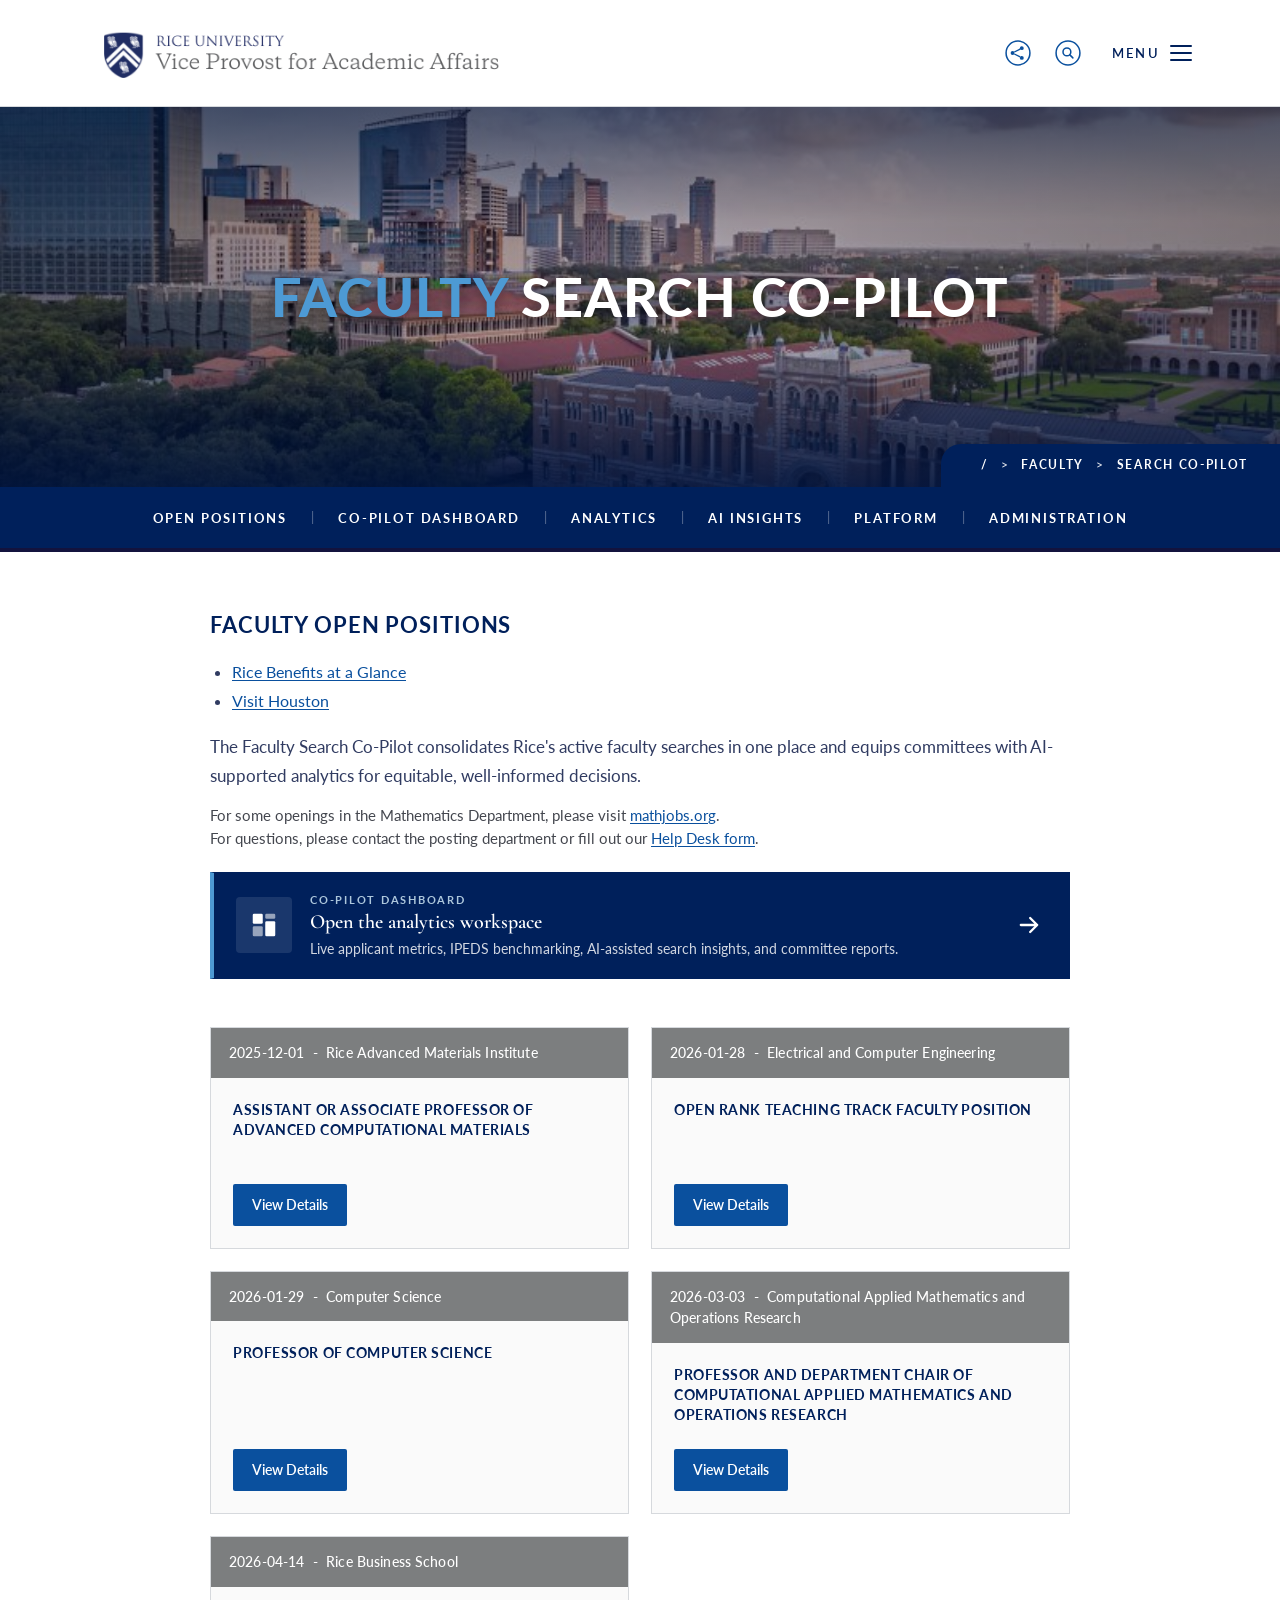
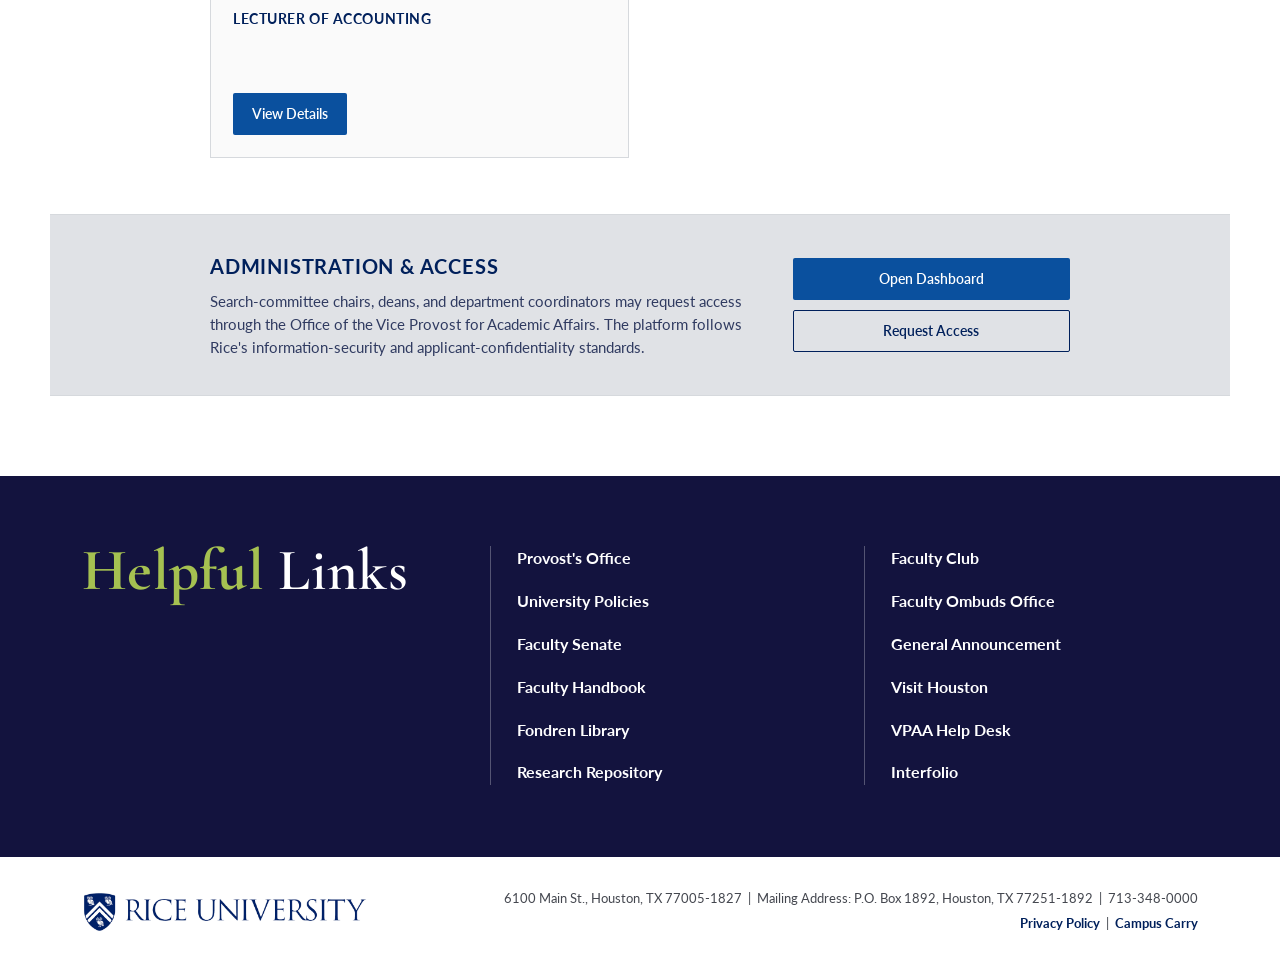
==== index.html @ 3930cdb6 "Initial commit: Rice Faculty Search Co-Pilot frontend Static frontend foundation modeled on the Rice" ====
<!DOCTYPE html>
<html lang="en">
<head>
  <meta charset="UTF-8" />
  <meta name="viewport" content="width=device-width, initial-scale=1.0" />
  <title>Faculty Search Co-Pilot | Rice University Vice Provost for Academic Affairs</title>
  <meta name="description" content="An AI-powered analytics platform supporting equitable faculty hiring and search committee decision-making at Rice University." />
  <link rel="preconnect" href="https://fonts.googleapis.com" />
  <link rel="preconnect" href="https://fonts.gstatic.com" crossorigin />
  <link href="https://fonts.googleapis.com/css2?family=Cormorant+Garamond:wght@400;500;600;700&family=Lato:wght@300;400;700;900&display=swap" rel="stylesheet" />
  <link rel="stylesheet" href="styles.css?v=14" />
</head>
<body>

  <!-- ============= HEADER ============= -->
  <header class="site-header" role="banner">
    <div class="site-header__inner">
      <a href="index.html" class="brand" aria-label="Rice University — Vice Provost for Academic Affairs home">
        <img class="brand__lockup" src="assets/rice-lockup.png?v=4" alt="Rice University — Vice Provost for Academic Affairs" />
      </a>

      <div class="site-header__actions">
        <button class="icon-btn" type="button" aria-label="Share this page">
          <svg viewBox="0 0 24 24" aria-hidden="true">
            <circle cx="12" cy="12" r="11" fill="none" stroke="currentColor" stroke-width="1.4" />
            <circle cx="7" cy="12" r="1.8" fill="currentColor" />
            <circle cx="15.5" cy="7.5" r="1.8" fill="currentColor" />
            <circle cx="15.5" cy="16.5" r="1.8" fill="currentColor" />
            <line x1="8.6" y1="11.1" x2="14" y2="8.4" stroke="currentColor" stroke-width="1.2" />
            <line x1="8.6" y1="12.9" x2="14" y2="15.6" stroke="currentColor" stroke-width="1.2" />
          </svg>
        </button>
        <button class="icon-btn" type="button" aria-label="Search">
          <svg viewBox="0 0 24 24" aria-hidden="true">
            <circle cx="12" cy="12" r="11" fill="none" stroke="currentColor" stroke-width="1.4" />
            <circle cx="11" cy="11" r="3.6" fill="none" stroke="currentColor" stroke-width="1.4" />
            <line x1="13.7" y1="13.7" x2="16.5" y2="16.5" stroke="currentColor" stroke-width="1.4" stroke-linecap="round" />
          </svg>
        </button>
        <button class="menu-btn" type="button" aria-label="Open menu" aria-expanded="false" aria-controls="primary-menu">
          <span class="menu-btn__label">MENU</span>
          <span class="menu-btn__icon" aria-hidden="true">
            <span></span><span></span><span></span>
          </span>
        </button>
      </div>
    </div>

    <nav id="primary-menu" class="primary-menu" hidden aria-label="Primary">
      <ul>
        <li><a href="index.html">Open Positions</a></li>
        <li><a href="dashboard.html">Co-Pilot Dashboard</a></li>
        <li><a href="dashboard.html#analytics">Analytics</a></li>
        <li><a href="dashboard.html#ai-insights">AI Insights</a></li>
        <li><a href="dashboard.html#architecture">Platform</a></li>
        <li><a href="#admin">Administration</a></li>
      </ul>
    </nav>
  </header>

  <!-- ============= HERO ============= -->
  <section class="hero" aria-labelledby="hero-title">
    <img class="hero__image" src="assets/rice-campus.png" alt="" aria-hidden="true" />
    <div class="hero__overlay" aria-hidden="true"></div>

    <div class="hero__content">
      <h1 id="hero-title" class="hero__title">
        <span class="hero__title--accent">FACULTY</span><span class="hero__title--plain"> SEARCH CO-PILOT</span>
      </h1>
    </div>

    <div class="hero__breadcrumb" aria-label="Breadcrumb">
      <span>/</span>
      <span class="hero__breadcrumb-sep">&gt;</span>
      <span>FACULTY</span>
      <span class="hero__breadcrumb-sep">&gt;</span>
      <span>SEARCH CO-PILOT</span>
    </div>
  </section>

  <!-- ============= SECONDARY NAV ============= -->
  <nav class="secondary-nav" aria-label="Section">
    <ul class="secondary-nav__list">
      <li><a href="index.html" class="is-active">Open Positions</a></li>
      <li aria-hidden="true" class="secondary-nav__sep">|</li>
      <li><a href="dashboard.html">Co-Pilot Dashboard</a></li>
      <li aria-hidden="true" class="secondary-nav__sep">|</li>
      <li><a href="dashboard.html#analytics">Analytics</a></li>
      <li aria-hidden="true" class="secondary-nav__sep">|</li>
      <li><a href="dashboard.html#ai-insights">AI Insights</a></li>
      <li aria-hidden="true" class="secondary-nav__sep">|</li>
      <li><a href="dashboard.html#architecture">Platform</a></li>
      <li aria-hidden="true" class="secondary-nav__sep">|</li>
      <li><a href="#admin">Administration</a></li>
    </ul>
  </nav>

  <!-- ============= MAIN ============= -->
  <main class="page">

    <!-- Intro -->
    <section class="intro" aria-labelledby="intro-title">
      <h2 id="intro-title" class="intro__title">Faculty Open Positions</h2>
      <ul class="intro__links">
        <li><a href="#">Rice Benefits at a Glance</a></li>
        <li><a href="#">Visit Houston</a></li>
      </ul>
      <p class="intro__lede">
        The Faculty Search Co-Pilot consolidates Rice's active faculty searches in
        one place and equips committees with AI-supported analytics for equitable,
        well-informed decisions.
      </p>
      <p class="intro__meta">
        For some openings in the Mathematics Department, please visit <a href="https://www.mathjobs.org" target="_blank" rel="noopener">mathjobs.org</a>.<br />
        For questions, please contact the posting department or fill out our <a href="#">Help Desk form</a>.
      </p>

      <!-- Dashboard CTA banner -->
      <a href="dashboard.html" class="dashboard-cta" aria-label="Open the Faculty Search Co-Pilot Dashboard">
        <div class="dashboard-cta__icon" aria-hidden="true">
          <svg viewBox="0 0 24 24">
            <rect x="3"  y="3"  width="8" height="8"  fill="currentColor" rx="1" />
            <rect x="13" y="3"  width="8" height="4"  fill="currentColor" rx="1" opacity="0.55" />
            <rect x="13" y="9"  width="8" height="12" fill="currentColor" rx="1" />
            <rect x="3"  y="13" width="8" height="8"  fill="currentColor" rx="1" opacity="0.55" />
          </svg>
        </div>
        <div class="dashboard-cta__body">
          <div class="dashboard-cta__eyebrow">CO-PILOT DASHBOARD</div>
          <div class="dashboard-cta__title">Open the analytics workspace</div>
          <div class="dashboard-cta__text">Live applicant metrics, IPEDS benchmarking, AI-assisted search insights, and committee reports.</div>
        </div>
        <div class="dashboard-cta__arrow" aria-hidden="true">
          <svg viewBox="0 0 24 24">
            <path d="M5 12 H19 M13 6 L19 12 L13 18" fill="none" stroke="currentColor" stroke-width="2" stroke-linecap="round" stroke-linejoin="round" />
          </svg>
        </div>
      </a>
    </section>

    <!-- Open Positions Cards -->
    <section class="positions" id="open-searches" aria-label="Open faculty positions">
      <div class="positions__grid">

        <article class="position">
          <div class="position__header">2025-12-01 &nbsp;-&nbsp; Rice Advanced Materials Institute</div>
          <div class="position__body">
            <h3 class="position__title">Assistant or Associate Professor of Advanced Computational Materials</h3>
            <a href="#" class="btn btn--primary position__btn">View Details</a>
          </div>
        </article>

        <article class="position">
          <div class="position__header">2026-01-28 &nbsp;-&nbsp; Electrical and Computer Engineering</div>
          <div class="position__body">
            <h3 class="position__title">Open Rank Teaching Track Faculty Position</h3>
            <a href="#" class="btn btn--primary position__btn">View Details</a>
          </div>
        </article>

        <article class="position">
          <div class="position__header">2026-01-29 &nbsp;-&nbsp; Computer Science</div>
          <div class="position__body">
            <h3 class="position__title">Professor of Computer Science</h3>
            <a href="#" class="btn btn--primary position__btn">View Details</a>
          </div>
        </article>

        <article class="position">
          <div class="position__header">2026-03-03 &nbsp;-&nbsp; Computational Applied Mathematics and Operations Research</div>
          <div class="position__body">
            <h3 class="position__title">Professor and Department Chair of Computational Applied Mathematics and Operations Research</h3>
            <a href="#" class="btn btn--primary position__btn">View Details</a>
          </div>
        </article>

        <article class="position">
          <div class="position__header">2026-04-14 &nbsp;-&nbsp; Rice Business School</div>
          <div class="position__body">
            <h3 class="position__title">Lecturer of Accounting</h3>
            <a href="#" class="btn btn--primary position__btn">View Details</a>
          </div>
        </article>

      </div>
    </section>

    <!-- Administration -->
    <section class="admin-strip" id="admin" aria-labelledby="admin-title">
      <div class="admin-strip__inner">
        <div>
          <h2 id="admin-title" class="admin-strip__title">Administration &amp; Access</h2>
          <p class="admin-strip__text">Search-committee chairs, deans, and department coordinators may request access through the Office of the Vice Provost for Academic Affairs. The platform follows Rice's information-security and applicant-confidentiality standards.</p>
        </div>
        <div class="admin-strip__actions">
          <a href="dashboard.html" class="btn btn--primary">Open Dashboard</a>
          <a href="#" class="btn btn--ghost">Request Access</a>
        </div>
      </div>
    </section>
  </main>

  <!-- ============= FOOTER ============= -->
  <footer class="site-footer">
    <div class="site-footer__top">
      <div class="site-footer__top-inner">
        <h2 class="footer-helpful">
          <span class="footer-helpful__accent">Helpful</span> Links
        </h2>
        <ul class="footer-links">
          <li><a href="#">Provost's Office</a></li>
          <li><a href="#">University Policies</a></li>
          <li><a href="#">Faculty Senate</a></li>
          <li><a href="#">Faculty Handbook</a></li>
          <li><a href="#">Fondren Library</a></li>
          <li><a href="#">Research Repository</a></li>
        </ul>
        <ul class="footer-links">
          <li><a href="#">Faculty Club</a></li>
          <li><a href="#">Faculty Ombuds Office</a></li>
          <li><a href="#">General Announcement</a></li>
          <li><a href="#">Visit Houston</a></li>
          <li><a href="#">VPAA Help Desk</a></li>
          <li><a href="#">Interfolio</a></li>
        </ul>
      </div>
    </div>

    <div class="site-footer__bottom">
      <div class="site-footer__bottom-inner">
        <a href="https://www.rice.edu" class="site-footer__wordmark" aria-label="Rice University">
          <img src="assets/rice-university-logo-trimmed.png?v=7" alt="Rice University" />
        </a>
        <div class="site-footer__address">
          <div class="site-footer__address-line">
            6100 Main St., Houston, TX 77005-1827 &nbsp;|&nbsp; Mailing Address: P.O. Box 1892, Houston, TX 77251-1892 &nbsp;|&nbsp; 713-348-0000
          </div>
          <div class="site-footer__address-links">
            <a href="#">Privacy Policy</a> &nbsp;|&nbsp; <a href="#">Campus Carry</a>
          </div>
        </div>
      </div>
    </div>
  </footer>

  <script src="script.js?v=9"></script>
</body>
</html>
---- styles.css ----
/* =========================================================
   Faculty Search Co-Pilot — Rice University VPAA
   Visual reference: Rice Faculty Open Positions page
   ========================================================= */

:root {
  /* Rice University approved brand palette (brand.rice.edu/colors) */
  --rice-blue:       #00205B; /* Primary — Pantone 280 */
  --rice-gray:       #7C7E7F; /* Primary — Pantone 425 */
  --rich-blue:       #0A509E; /* Secondary */
  --medium-blue:     #4D9AD4; /* Secondary */
  --light-blue-gray: #ADC7DC; /* Secondary */
  --light-gray:      #E0E2E6; /* Secondary */
  --midnight-blue:   #13133E; /* Secondary */
  --dark-blue-gray:  #303B61; /* Secondary */
  --dark-gray:       #44474F; /* Secondary */

  /* Semantic tokens */
  --navy:        var(--rice-blue);
  --navy-deep:   var(--midnight-blue);
  --blue:        var(--rich-blue);
  --blue-hover:  #083E7C;
  --accent-blue: var(--medium-blue);
  --border:      #D6D9DD;
  --surface:     #F6F7F9;
  --text:        var(--dark-blue-gray);
  --muted:       var(--dark-gray);
  --header-strip:var(--rice-gray);

  --max-width:   1180px;
  --content-w:   860px;
  /* Brand-aligned fallbacks (Cormorant Garamond ≈ Copernicus; Lato ≈ Mallory) */
  --serif:       "Cormorant Garamond", "Adobe Caslon Pro", "Times New Roman", Georgia, serif;
  --sans:        "Lato", -apple-system, BlinkMacSystemFont, "Segoe UI", Helvetica, Arial, sans-serif;
}

/* ---------- Base ---------- */
*, *::before, *::after { box-sizing: border-box; }
html { -webkit-text-size-adjust: 100%; scroll-behavior: smooth; }
body {
  margin: 0;
  font-family: var(--sans);
  color: var(--text);
  background: #ffffff;
  font-size: 16px;
  line-height: 1.55;
  -webkit-font-smoothing: antialiased;
  -moz-osx-font-smoothing: grayscale;
}
a { color: var(--blue); text-decoration: underline; text-underline-offset: 2px; }
a:hover { color: var(--blue-hover); }
img, svg { max-width: 100%; display: block; }
button { font-family: inherit; cursor: pointer; }
.visually-hidden {
  position: absolute !important;
  width: 1px; height: 1px;
  margin: -1px; padding: 0; overflow: hidden;
  clip: rect(0 0 0 0); white-space: nowrap; border: 0;
}

/* ---------- Header ---------- */
.site-header {
  position: sticky;
  top: 0;
  z-index: 50;
  background: #ffffff;
  border-bottom: 1px solid var(--border);
}
.site-header__inner {
  max-width: var(--max-width);
  margin: 0 auto;
  padding: 14px 32px;
  display: flex;
  align-items: center;
  justify-content: space-between;
  gap: 24px;
}
.brand {
  display: inline-flex;
  align-items: center;
  text-decoration: none;
}
.brand__lockup {
  height: 78px;
  width: auto;
  display: block;
  flex-shrink: 0;
}

.site-header__actions {
  display: flex;
  align-items: center;
  gap: 14px;
  color: var(--blue);
}
.icon-btn {
  background: transparent;
  border: 0;
  padding: 4px;
  color: var(--blue);
  width: 36px; height: 36px;
  display: inline-flex; align-items: center; justify-content: center;
  border-radius: 50%;
  transition: background 0.15s;
}
.icon-btn:hover { background: rgba(0,81,168,0.08); }
.icon-btn svg { width: 26px; height: 26px; }

.menu-btn {
  display: inline-flex;
  align-items: center;
  gap: 10px;
  background: transparent;
  border: 0;
  color: var(--navy);
  padding: 4px 6px 4px 12px;
  font-family: var(--sans);
  font-weight: 600;
  font-size: 13px;
  letter-spacing: 0.18em;
}
.menu-btn:hover { color: var(--blue); }
.menu-btn__icon {
  display: inline-flex;
  flex-direction: column;
  justify-content: space-between;
  width: 22px; height: 16px;
}
.menu-btn__icon span {
  display: block;
  height: 2px;
  background: var(--navy);
  border-radius: 1px;
}
.menu-btn:hover .menu-btn__icon span { background: var(--blue); }

.primary-menu {
  border-top: 1px solid var(--border);
  background: var(--light-gray);
  padding: 16px 32px;
}
.primary-menu ul {
  max-width: var(--max-width);
  margin: 0 auto;
  list-style: none;
  padding: 0;
  display: flex;
  flex-wrap: wrap;
  gap: 8px 28px;
}
.primary-menu a {
  text-decoration: none;
  color: var(--navy);
  font-weight: 600;
  font-size: 14px;
  letter-spacing: 0.06em;
  text-transform: uppercase;
}
.primary-menu a:hover { color: var(--blue); }

/* ---------- Hero ---------- */
.hero {
  position: relative;
  width: 100%;
  height: 380px;
  overflow: hidden;
  background: #001541;
}
.hero--short { height: 260px; }
.hero__image {
  position: absolute;
  inset: 0;
  width: 100%;
  height: 100%;
  object-fit: cover;
  object-position: center 55%;
}
.hero__overlay {
  position: absolute;
  inset: 0;
  /* Layered overlay: navy wash from top + bottom for institutional feel,
     soft vignette, and a subtle warm light bloom in the center so the
     campus photo blends with the navy nav bar below. */
  background:
    linear-gradient(180deg, rgba(0,21,65,0.55) 0%, rgba(0,21,65,0.20) 30%, rgba(0,21,65,0.20) 60%, rgba(0,21,65,0.85) 100%),
    radial-gradient(ellipse at center 55%, rgba(0,0,0,0) 0%, rgba(0,0,0,0.35) 80%);
}
.hero__content {
  position: relative;
  z-index: 2;
  height: 100%;
  max-width: var(--max-width);
  margin: 0 auto;
  padding: 0 32px;
  display: flex;
  align-items: center;
  justify-content: center;
}
.hero__title {
  margin: 0;
  font-family: var(--sans);
  font-weight: 900;
  letter-spacing: 0.015em;
  font-size: clamp(28px, 4.4vw, 54px);
  color: #ffffff;
  text-shadow: 0 2px 16px rgba(0,0,0,0.45);
  text-align: center;
}
.hero__title--accent { color: #4D9AD4; }
.hero__title--plain  { color: #ffffff; }

.hero__breadcrumb {
  position: absolute;
  right: 0;
  bottom: 0;
  z-index: 2;
  background: var(--navy);
  color: #ffffff;
  font-size: 12px;
  font-weight: 700;
  letter-spacing: 0.14em;
  padding: 12px 32px 12px 40px;
  display: flex;
  align-items: center;
  gap: 12px;
  border-top-left-radius: 20px;
}
.hero__breadcrumb-sep { color: #ffffff; font-weight: 600; opacity: 0.85; }

/* ---------- Secondary nav ---------- */
.secondary-nav {
  background: var(--navy);
  border-bottom: 4px solid var(--navy-deep);
}
.secondary-nav__list {
  max-width: var(--max-width);
  margin: 0 auto;
  padding: 18px 32px;
  list-style: none;
  display: flex;
  flex-wrap: wrap;
  justify-content: center;
  align-items: center;
  gap: 0 10px;
}
.secondary-nav a {
  color: #ffffff;
  text-decoration: none;
  font-weight: 700;
  font-size: 13px;
  letter-spacing: 0.14em;
  text-transform: uppercase;
  padding: 6px 14px;
  transition: color 0.15s;
}
.secondary-nav a:hover,
.secondary-nav a:focus-visible {
  color: #A5C151; /* Rice Bright Green accent on hover only */
}
.secondary-nav__sep {
  color: rgba(255,255,255,0.35);
  font-size: 13px;
  user-select: none;
}

/* ---------- Page wrapper ---------- */
.page {
  max-width: var(--max-width);
  margin: 0 auto;
  padding: 56px 32px 80px;
}

/* ---------- Intro ---------- */
.intro {
  max-width: var(--content-w);
  margin: 0 auto 48px;
}
.intro__title {
  font-family: var(--sans);
  font-weight: 700;
  letter-spacing: 0.04em;
  color: var(--navy);
  text-transform: uppercase;
  font-size: 22px;
  margin: 0 0 18px;
}
.intro__links {
  margin: 0 0 20px;
  padding-left: 22px;
}
.intro__links li { margin-bottom: 4px; }
.intro__lede {
  margin: 0 0 14px;
  font-size: 17px;
  line-height: 1.65;
  color: var(--text);
}
.intro__meta {
  margin: 0;
  font-size: 15px;
  color: var(--muted);
}

/* ---------- Section header ---------- */
.section-header {
  max-width: var(--content-w);
  margin: 0 auto 28px;
}
.section-header__title {
  font-family: var(--sans);
  font-weight: 700;
  letter-spacing: 0.04em;
  color: var(--navy);
  text-transform: uppercase;
  font-size: 22px;
  margin: 0 0 8px;
}
.section-header__lede {
  margin: 0;
  font-size: 16px;
  color: var(--muted);
  max-width: 740px;
}

/* ---------- Dashboard CTA banner ---------- */
.dashboard-cta {
  display: grid;
  grid-template-columns: 56px 1fr 32px;
  align-items: center;
  gap: 18px;
  margin-top: 22px;
  padding: 18px 22px;
  background: var(--navy);
  color: #ffffff;
  text-decoration: none;
  border: 1px solid var(--navy);
  border-left: 4px solid #4D9AD4;
  transition: background 0.15s, transform 0.15s;
}
.dashboard-cta:hover {
  background: var(--navy-deep);
  color: #ffffff;
}
.dashboard-cta:hover .dashboard-cta__arrow { transform: translateX(3px); }
.dashboard-cta__icon {
  width: 56px; height: 56px;
  background: rgba(255,255,255,0.10);
  border-radius: 4px;
  display: flex; align-items: center; justify-content: center;
  color: #ffffff;
}
.dashboard-cta__icon svg { width: 30px; height: 30px; }
.dashboard-cta__eyebrow {
  font-size: 11px;
  font-weight: 700;
  letter-spacing: 0.16em;
  color: var(--light-blue-gray);
  text-transform: uppercase;
}
.dashboard-cta__title {
  font-family: var(--serif);
  font-size: 20px;
  font-weight: 600;
  margin-top: 2px;
  line-height: 1.2;
}
.dashboard-cta__text {
  font-size: 14px;
  color: rgba(255,255,255,0.82);
  margin-top: 4px;
  max-width: 640px;
}
.dashboard-cta__arrow {
  color: #ffffff;
  transition: transform 0.15s;
}
.dashboard-cta__arrow svg { width: 28px; height: 28px; }

/* ---------- Open positions ---------- */
.positions {
  max-width: var(--content-w);
  margin: 0 auto 56px;
}
.positions__grid {
  display: grid;
  grid-template-columns: 1fr 1fr;
  gap: 22px;
}
.position {
  background: #ffffff;
  border: 1px solid var(--border);
  display: flex;
  flex-direction: column;
}
.position__header {
  background: var(--header-strip);
  color: #ffffff;
  padding: 14px 18px;
  font-size: 14px;
  font-weight: 500;
  letter-spacing: 0.01em;
}
.position__body {
  padding: 22px 22px 22px;
  background: #fafafa;
  display: flex;
  flex-direction: column;
  flex: 1;
  min-height: 170px;
}
.position__title {
  margin: 0 0 22px;
  font-size: 14px;
  font-weight: 700;
  color: var(--navy);
  text-transform: uppercase;
  letter-spacing: 0.04em;
  line-height: 1.45;
  flex: 1;
}
.position__btn {
  align-self: flex-start;
  margin-top: 0;
}

/* ---------- Buttons ---------- */
.btn {
  display: inline-flex;
  align-items: center;
  gap: 8px;
  border: 1px solid transparent;
  padding: 9px 18px;
  font-size: 14px;
  font-weight: 600;
  text-decoration: none;
  border-radius: 2px;
  transition: background 0.15s, color 0.15s, border-color 0.15s;
  align-self: flex-start;
  margin-top: auto;
}
.btn--primary {
  background: var(--blue);
  color: #ffffff;
}
.btn--primary:hover {
  background: var(--blue-hover);
  color: #ffffff;
}
.btn--ghost {
  background: transparent;
  color: var(--navy);
  border-color: var(--navy);
}
.btn--ghost:hover {
  background: var(--navy);
  color: #ffffff;
}

/* ---------- Analytics ---------- */
.analytics {
  margin-bottom: 64px;
}
.kpi-grid {
  max-width: var(--content-w);
  margin: 0 auto 36px;
  display: grid;
  grid-template-columns: repeat(4, 1fr);
  gap: 16px;
}
.kpi {
  border: 1px solid var(--border);
  border-top: 3px solid var(--blue);
  background: #ffffff;
  padding: 18px 18px 20px;
}
.kpi__label {
  font-size: 12px;
  letter-spacing: 0.1em;
  text-transform: uppercase;
  color: var(--muted);
  font-weight: 600;
}
.kpi__value {
  font-family: var(--serif);
  font-weight: 600;
  font-size: 38px;
  color: var(--navy);
  line-height: 1.05;
  margin-top: 6px;
}
.kpi__unit { font-size: 22px; font-weight: 500; }
.kpi__delta {
  margin-top: 6px;
  font-size: 12px;
  color: var(--muted);
}
.kpi__delta--up { color: #1f7a3a; }

.chart-grid {
  max-width: var(--content-w);
  margin: 0 auto;
  display: grid;
  grid-template-columns: 1fr 1fr;
  gap: 22px;
}
.chart {
  margin: 0;
  border: 1px solid var(--border);
  background: #ffffff;
  padding: 16px 18px 18px;
}
.chart__caption {
  font-size: 13px;
  font-weight: 700;
  text-transform: uppercase;
  letter-spacing: 0.08em;
  color: var(--navy);
  margin: 0 0 12px;
}
.chart__svg {
  width: 100%;
  height: auto;
  max-height: 220px;
}
.chart__legend {
  display: flex;
  flex-wrap: wrap;
  gap: 8px 16px;
  list-style: none;
  padding: 0;
  margin: 10px 0 0;
  font-size: 12px;
  color: var(--muted);
}
.chart__legend li { display: inline-flex; align-items: center; gap: 6px; }
.legend-swatch {
  width: 10px; height: 10px;
  display: inline-block;
  border-radius: 2px;
}

/* ---------- Assistant ---------- */
.assistant { margin-bottom: 64px; }
.assistant__panel {
  max-width: var(--content-w);
  margin: 0 auto;
  background: #ffffff;
  border: 1px solid var(--border);
  border-top: 3px solid var(--navy);
}
.assistant__transcript {
  padding: 22px 22px 8px;
  background: #fafafa;
  border-bottom: 1px solid var(--border);
}
.assistant__msg {
  display: flex;
  gap: 12px;
  margin-bottom: 14px;
}
.assistant__msg--user { flex-direction: row-reverse; }
.assistant__avatar {
  flex-shrink: 0;
  width: 36px; height: 36px;
  background: var(--navy);
  color: #ffffff;
  border-radius: 50%;
  display: inline-flex;
  align-items: center;
  justify-content: center;
  font-size: 12px;
  font-weight: 700;
  letter-spacing: 0.04em;
}
.assistant__msg--user .assistant__avatar { background: var(--blue); }
.assistant__bubble {
  background: #ffffff;
  border: 1px solid var(--border);
  padding: 12px 14px;
  border-radius: 4px;
  max-width: 78%;
  font-size: 15px;
  color: var(--text);
}
.assistant__msg--user .assistant__bubble {
  background: var(--navy);
  color: #ffffff;
  border-color: var(--navy);
}
.assistant__bubble p { margin: 0; }

.assistant__prompts {
  padding: 14px 22px;
  display: flex;
  flex-wrap: wrap;
  gap: 8px;
  border-bottom: 1px solid var(--border);
}
.prompt-chip {
  background: #ffffff;
  border: 1px solid var(--border);
  color: var(--navy);
  padding: 7px 12px;
  font-size: 13px;
  font-weight: 500;
  border-radius: 999px;
  transition: background 0.15s, color 0.15s, border-color 0.15s;
}
.prompt-chip:hover {
  background: var(--navy);
  color: #ffffff;
  border-color: var(--navy);
}

.assistant__input {
  display: flex;
  gap: 10px;
  padding: 16px 22px;
}
.assistant__input input {
  flex: 1;
  border: 1px solid var(--border);
  background: #ffffff;
  padding: 11px 14px;
  font-size: 15px;
  font-family: inherit;
  color: var(--text);
  border-radius: 2px;
}
.assistant__input input:focus {
  outline: 2px solid var(--blue);
  outline-offset: 0;
  border-color: var(--blue);
}
.assistant__send svg { width: 16px; height: 16px; }
.assistant__note {
  margin: 0;
  padding: 0 22px 18px;
  font-size: 12px;
  color: var(--muted);
}

/* ---------- Architecture ---------- */
.architecture { margin-bottom: 64px; }
.arch-grid {
  max-width: var(--content-w);
  margin: 0 auto;
  display: grid;
  grid-template-columns: repeat(3, 1fr);
  gap: 22px;
}
.arch-card {
  background: #ffffff;
  border: 1px solid var(--border);
  border-top: 3px solid var(--blue);
  padding: 22px 22px 24px;
  position: relative;
}
.arch-card__badge {
  position: absolute;
  top: 16px;
  right: 18px;
  font-family: var(--serif);
  font-weight: 600;
  font-size: 26px;
  color: var(--light-gray);
  background: var(--navy);
  width: 42px; height: 42px;
  border-radius: 50%;
  display: flex; align-items: center; justify-content: center;
  font-variant-numeric: tabular-nums;
}
.arch-card__title {
  font-family: var(--sans);
  font-weight: 700;
  text-transform: uppercase;
  letter-spacing: 0.06em;
  color: var(--navy);
  font-size: 15px;
  margin: 0 60px 14px 0;
}
.arch-card__list {
  list-style: none;
  margin: 0;
  padding: 0;
}
.arch-card__list li {
  border-top: 1px solid var(--border);
  padding: 9px 0 9px 22px;
  font-size: 14px;
  position: relative;
  color: var(--text);
}
.arch-card__list li:last-child { border-bottom: 1px solid var(--border); }
.arch-card__list li::before {
  content: "›";
  position: absolute;
  left: 4px;
  top: 8px;
  color: var(--blue);
  font-weight: 700;
}

/* ---------- Admin strip ---------- */
.admin-strip {
  background: var(--light-gray);
  border-top: 1px solid var(--border);
  border-bottom: 1px solid var(--border);
  margin: 0 -32px;
  padding: 36px 32px;
}
.admin-strip__inner {
  max-width: var(--content-w);
  margin: 0 auto;
  display: grid;
  grid-template-columns: 2fr 1fr;
  align-items: center;
  gap: 28px;
}
.admin-strip__title {
  font-family: var(--sans);
  font-weight: 700;
  font-size: 20px;
  color: var(--navy);
  text-transform: uppercase;
  letter-spacing: 0.04em;
  margin: 0 0 8px;
}
.admin-strip__text {
  margin: 0;
  color: var(--text);
  font-size: 15px;
}
.admin-strip__actions {
  display: flex;
  flex-direction: column;
  gap: 10px;
  align-items: stretch;
}
.admin-strip__actions .btn {
  justify-content: center;
  align-self: stretch;
  margin-top: 0;
}

/* ---------- Footer ---------- */
.site-footer { color: #ffffff; }

/* Top tier: navy "Helpful Links" + 2 columns */
.site-footer__top { background: var(--midnight-blue); }
.site-footer__top-inner {
  max-width: var(--max-width);
  margin: 0 auto;
  padding: 64px 32px 72px;
  display: grid;
  grid-template-columns: 1.1fr 1fr 1fr;
  gap: 40px;
  align-items: start;
}
.footer-helpful {
  margin: 0;
  font-family: var(--serif);
  font-weight: 600;
  font-size: clamp(40px, 4.6vw, 60px);
  line-height: 1.05;
  color: #ffffff;
  letter-spacing: 0.005em;
}
.footer-helpful__accent {
  color: #A5C151; /* Rice Bright Green accent */
  font-weight: 700;
}

.footer-links {
  list-style: none;
  margin: 6px 0 0;
  padding: 0 0 0 26px;
  border-left: 1px solid rgba(255,255,255,0.28);
  display: flex;
  flex-direction: column;
  gap: 18px;
}
.footer-links a {
  color: #ffffff;
  text-decoration: none;
  font-family: var(--sans);
  font-weight: 700;
  font-size: 16px;
}
.footer-links a:hover,
.footer-links a:focus-visible { color: #A5C151; /* Rice Bright Green accent on hover */ }

/* Bottom tier: white strip with wordmark + address */
.site-footer__bottom { background: #ffffff; color: var(--text); }
.site-footer__bottom-inner {
  max-width: var(--max-width);
  margin: 0 auto;
  padding: 32px 32px 36px;
  display: grid;
  grid-template-columns: auto 1fr;
  gap: 32px;
  align-items: end;
}
.site-footer__wordmark {
  display: inline-flex;
  align-items: center;
  text-decoration: none;
}
.site-footer__wordmark img {
  height: 44px;
  width: auto;
  display: block;
}
.site-footer__address {
  text-align: right;
  font-size: 12.5px;
  color: var(--muted);
  line-height: 1.65;
  display: flex;
  flex-direction: column;
  gap: 4px;
  min-width: 0;
}
.site-footer__address-line,
.site-footer__address-links { white-space: normal; }
.site-footer__address a {
  color: var(--navy);
  font-weight: 700;
  text-decoration: none;
}
.site-footer__address a:hover { text-decoration: underline; }

/* ---------- Responsive ---------- */
@media (max-width: 1024px) {
  .kpi-grid { grid-template-columns: repeat(2, 1fr); }
  .arch-grid { grid-template-columns: 1fr; }
  .site-footer__top-inner { grid-template-columns: 1fr 1fr; }
  .footer-helpful { grid-column: 1 / -1; }
  .site-footer__bottom-inner { grid-template-columns: 1fr; gap: 18px; align-items: start; }
  .site-footer__address { text-align: left; }
}

@media (max-width: 820px) {
  .site-header__inner { padding: 12px 22px; gap: 14px; }
  .brand__lockup { height: 56px; }
  .icon-btn { width: 32px; height: 32px; }
  .icon-btn svg { width: 22px; height: 22px; }

  .hero { height: 280px; }
  .secondary-nav__list { padding: 14px 18px; gap: 4px 6px; }
  .secondary-nav a { padding: 5px 8px; font-size: 12px; letter-spacing: 0.1em; }
  .secondary-nav__sep { display: none; }

  .page { padding: 40px 22px 60px; }
  .positions__grid { grid-template-columns: 1fr; }
  .chart-grid { grid-template-columns: 1fr; }
  .admin-strip { margin: 0 -22px; padding: 28px 22px; }
  .admin-strip__inner { grid-template-columns: 1fr; }
  .site-footer__top-inner { grid-template-columns: 1fr; padding: 44px 22px 52px; gap: 28px; }
  .site-footer__bottom-inner { padding: 24px 22px 28px; }
  .footer-helpful { font-size: 36px; }
  .footer-links { padding-left: 18px; gap: 14px; }
  .footer-links a { font-size: 15px; }
  .site-footer__wordmark img { height: 34px; }
  .site-footer__address { font-size: 12px; }
  .hero__breadcrumb { padding: 8px 14px; font-size: 11px; gap: 6px; }
  .dashboard-cta { grid-template-columns: 44px 1fr; padding: 14px 16px; gap: 14px; }
  .dashboard-cta__icon { width: 44px; height: 44px; }
  .dashboard-cta__icon svg { width: 24px; height: 24px; }
  .dashboard-cta__arrow { display: none; }
  .dashboard-cta__title { font-size: 17px; }
}

@media (max-width: 560px) {
  .brand__lockup { height: 46px; }
  .kpi-grid { grid-template-columns: 1fr 1fr; }
  .hero { height: 240px; }
  .menu-btn__label { display: none; }
}
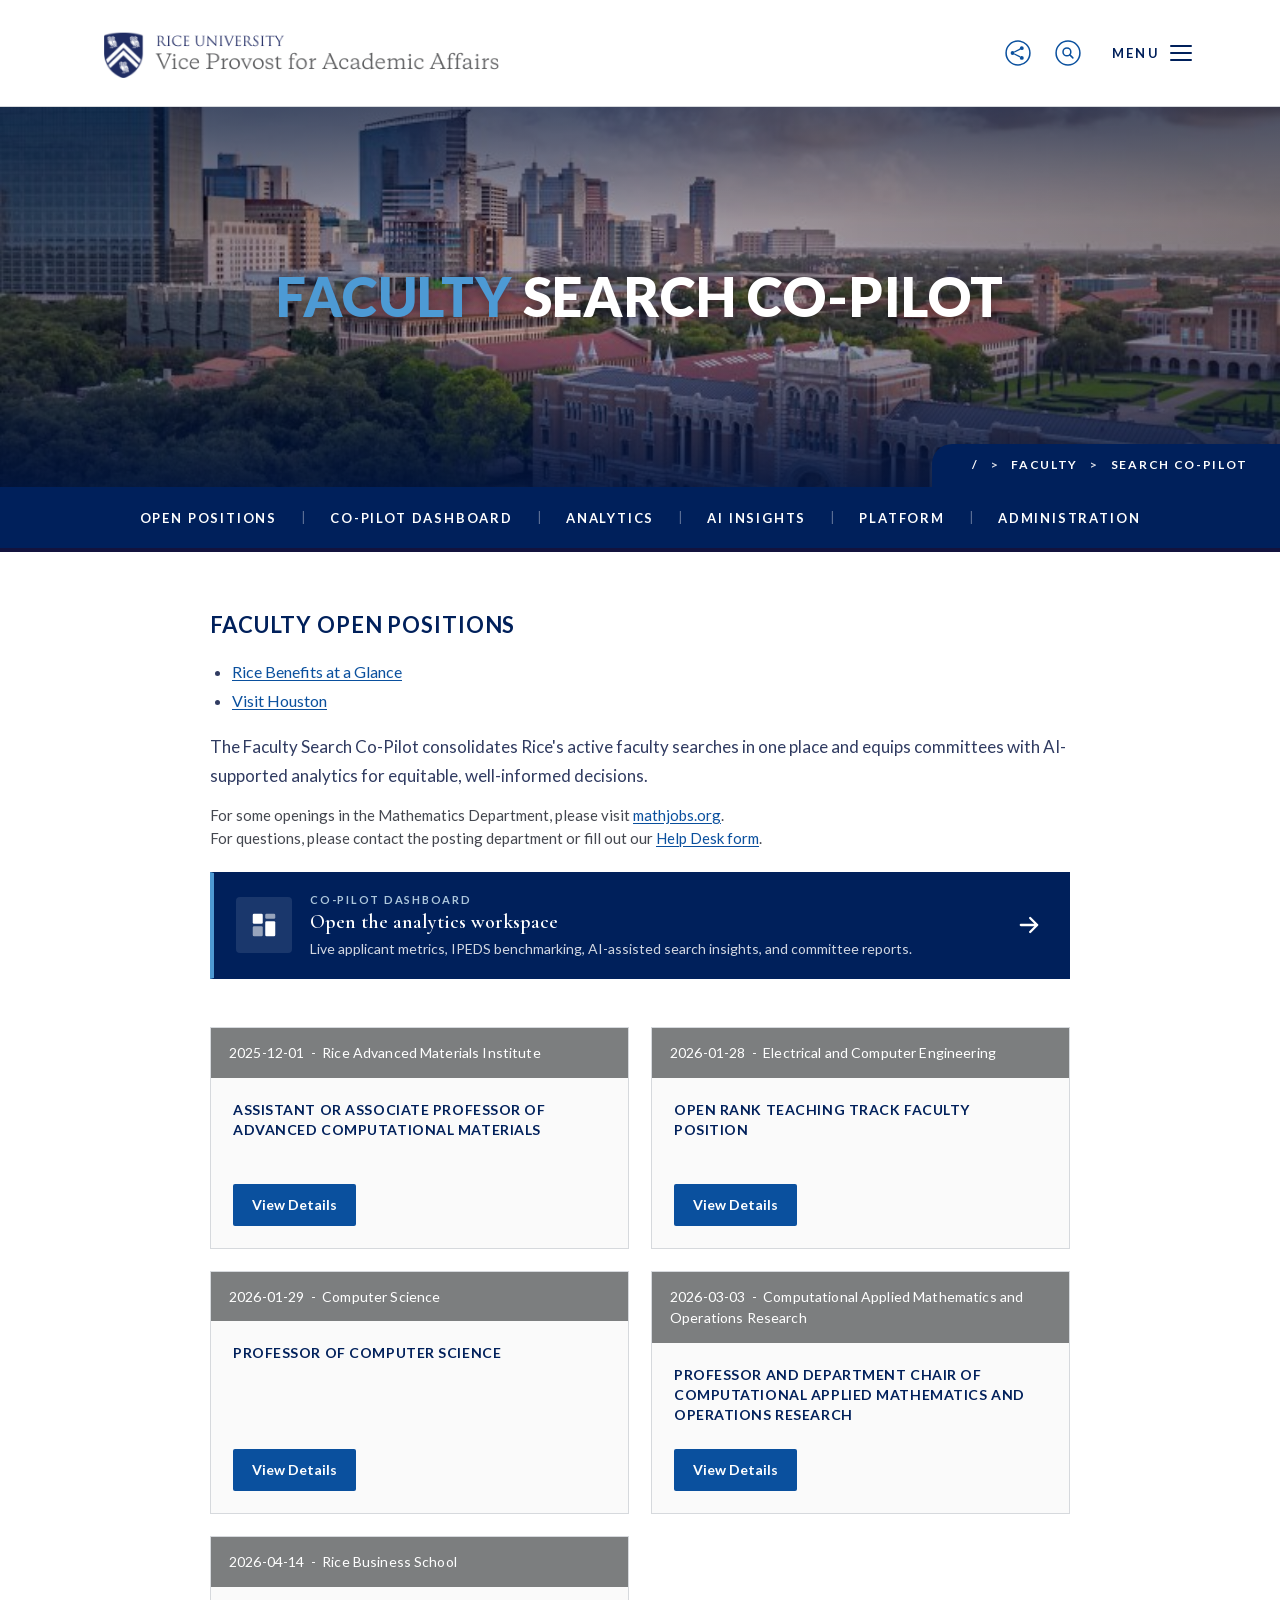
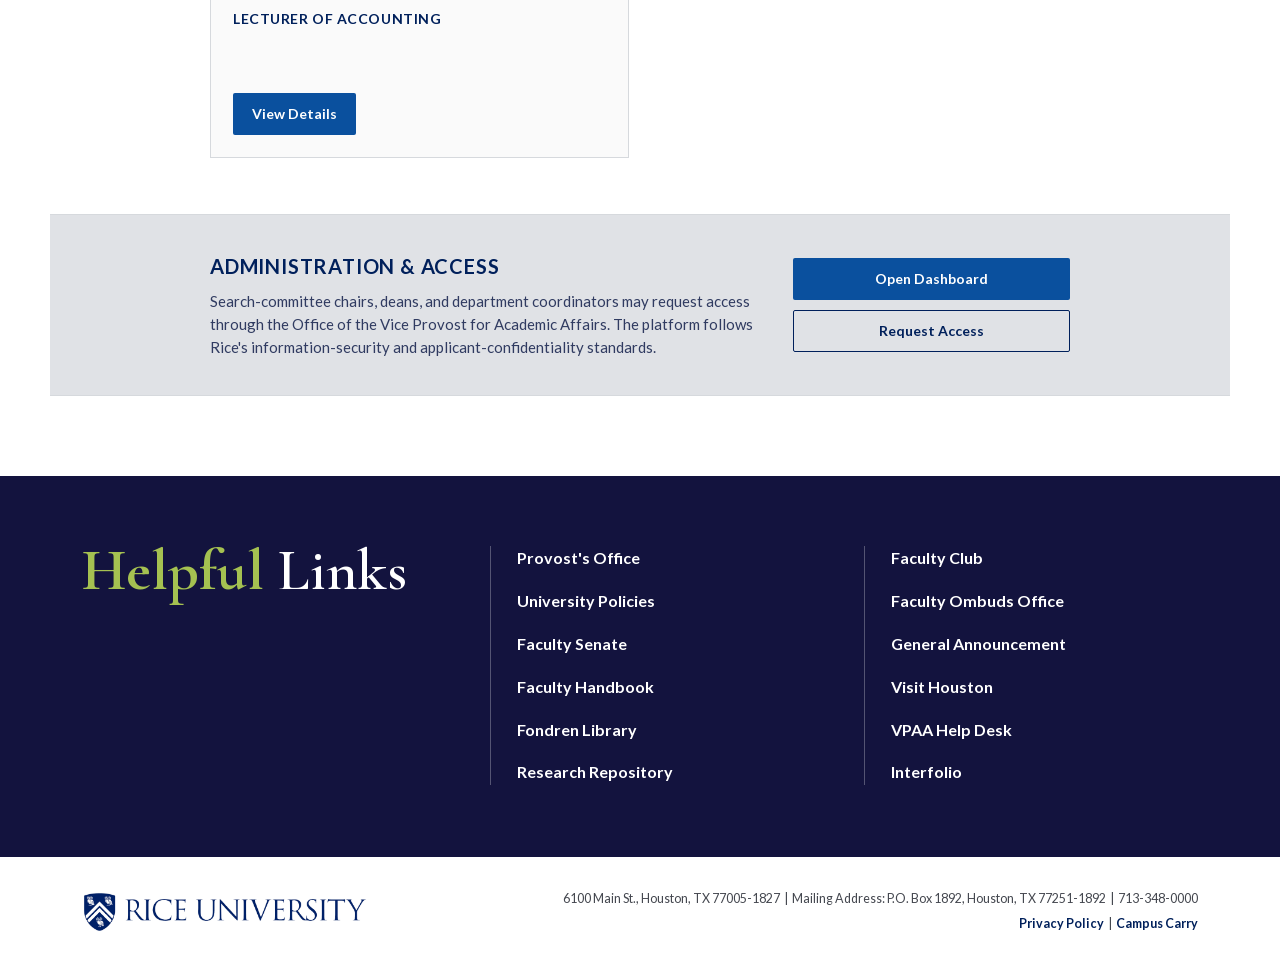
==== commit 536823bb: "Self-host fonts, add split menu overlay, brand polish Fonts: - Self-host Cormorant Garamond (400/500" ====
--- a/index.html
+++ b/index.html
@@ -5,10 +5,10 @@
   <meta name="viewport" content="width=device-width, initial-scale=1.0" />
   <title>Faculty Search Co-Pilot | Rice University Vice Provost for Academic Affairs</title>
   <meta name="description" content="An AI-powered analytics platform supporting equitable faculty hiring and search committee decision-making at Rice University." />
-  <link rel="preconnect" href="https://fonts.googleapis.com" />
-  <link rel="preconnect" href="https://fonts.gstatic.com" crossorigin />
-  <link href="https://fonts.googleapis.com/css2?family=Cormorant+Garamond:wght@400;500;600;700&family=Lato:wght@300;400;700;900&display=swap" rel="stylesheet" />
-  <link rel="stylesheet" href="styles.css?v=14" />
+  <link rel="stylesheet" href="fonts.css?v=1" />
+  <link rel="preload" as="font" type="font/woff2" href="assets/fonts/lato-400.woff2" crossorigin />
+  <link rel="preload" as="font" type="font/woff2" href="assets/fonts/cormorant-garamond-500.woff2" crossorigin />
+  <link rel="stylesheet" href="styles.css?v=16" />
 </head>
 <body>
 
@@ -46,17 +46,63 @@
       </div>
     </div>
 
-    <nav id="primary-menu" class="primary-menu" hidden aria-label="Primary">
-      <ul>
-        <li><a href="index.html">Open Positions</a></li>
-        <li><a href="dashboard.html">Co-Pilot Dashboard</a></li>
-        <li><a href="dashboard.html#analytics">Analytics</a></li>
-        <li><a href="dashboard.html#ai-insights">AI Insights</a></li>
-        <li><a href="dashboard.html#architecture">Platform</a></li>
-        <li><a href="#admin">Administration</a></li>
-      </ul>
-    </nav>
   </header>
+
+  <!-- ============= MENU OVERLAY ============= -->
+  <div id="primary-menu" class="menu-overlay" aria-hidden="true" aria-label="Site menu">
+    <div class="menu-overlay__topbar">
+      <button class="icon-btn" type="button" aria-label="Share this page" tabindex="-1">
+        <svg viewBox="0 0 24 24" aria-hidden="true">
+          <circle cx="12" cy="12" r="11" fill="none" stroke="currentColor" stroke-width="1.4" />
+          <circle cx="7" cy="12" r="1.8" fill="currentColor" />
+          <circle cx="15.5" cy="7.5" r="1.8" fill="currentColor" />
+          <circle cx="15.5" cy="16.5" r="1.8" fill="currentColor" />
+          <line x1="8.6" y1="11.1" x2="14" y2="8.4" stroke="currentColor" stroke-width="1.2" />
+          <line x1="8.6" y1="12.9" x2="14" y2="15.6" stroke="currentColor" stroke-width="1.2" />
+        </svg>
+      </button>
+      <button class="icon-btn" type="button" aria-label="Search" tabindex="-1">
+        <svg viewBox="0 0 24 24" aria-hidden="true">
+          <circle cx="12" cy="12" r="11" fill="none" stroke="currentColor" stroke-width="1.4" />
+          <circle cx="11" cy="11" r="3.6" fill="none" stroke="currentColor" stroke-width="1.4" />
+          <line x1="13.7" y1="13.7" x2="16.5" y2="16.5" stroke="currentColor" stroke-width="1.4" stroke-linecap="round" />
+        </svg>
+      </button>
+      <button class="menu-overlay__close" type="button" aria-label="Close menu" data-menu-close>
+        <span>CLOSE</span>
+        <svg viewBox="0 0 24 24" aria-hidden="true">
+          <path d="M5 5 L19 19 M19 5 L5 19" stroke="currentColor" stroke-width="2" stroke-linecap="round" />
+        </svg>
+      </button>
+    </div>
+
+    <div class="menu-overlay__grid">
+      <nav class="menu-overlay__panel menu-overlay__panel--image" aria-label="Co-Pilot sections">
+        <img src="assets/rice-campus.png" alt="" aria-hidden="true" />
+        <ul class="menu-overlay__list menu-overlay__list--right">
+          <li><a href="index.html">Open Positions</a></li>
+          <li><a href="dashboard.html">Co-Pilot Dashboard</a></li>
+          <li><a href="dashboard.html#analytics">Analytics</a></li>
+          <li><a href="dashboard.html#ai-insights">AI Insights</a></li>
+          <li><a href="dashboard.html#architecture">Platform</a></li>
+          <li><a href="index.html#admin">Administration</a></li>
+        </ul>
+      </nav>
+
+      <nav class="menu-overlay__panel menu-overlay__panel--white" aria-label="Rice resources">
+        <ul class="menu-overlay__list menu-overlay__list--left">
+          <li><a href="https://www.rice.edu">Home</a></li>
+          <li><a href="#">Provost's Office</a></li>
+          <li><a href="#">Faculty</a></li>
+          <li><a href="#">Faculty Handbook</a></li>
+          <li><a href="#">Search Guidelines</a></li>
+          <li><a href="#">Forms</a></li>
+          <li><a href="#">VPAA Help Desk</a></li>
+          <li><a href="#">Interfolio</a></li>
+        </ul>
+      </nav>
+    </div>
+  </div>
 
   <!-- ============= HERO ============= -->
   <section class="hero" aria-labelledby="hero-title">
@@ -243,6 +289,6 @@
     </div>
   </footer>
 
-  <script src="script.js?v=9"></script>
+  <script src="script.js?v=15"></script>
 </body>
 </html>
--- a/fonts.css
+++ b/fonts.css
@@ -0,0 +1,56 @@
+@font-face {
+  font-family: 'Cormorant Garamond';
+  font-style: normal;
+  font-weight: 400;
+  font-display: swap;
+  src: url('assets/fonts/cormorant-garamond-400.woff2') format('woff2');
+}
+@font-face {
+  font-family: 'Cormorant Garamond';
+  font-style: normal;
+  font-weight: 500;
+  font-display: swap;
+  src: url('assets/fonts/cormorant-garamond-500.woff2') format('woff2');
+}
+@font-face {
+  font-family: 'Cormorant Garamond';
+  font-style: normal;
+  font-weight: 600;
+  font-display: swap;
+  src: url('assets/fonts/cormorant-garamond-600.woff2') format('woff2');
+}
+@font-face {
+  font-family: 'Cormorant Garamond';
+  font-style: normal;
+  font-weight: 700;
+  font-display: swap;
+  src: url('assets/fonts/cormorant-garamond-700.woff2') format('woff2');
+}
+@font-face {
+  font-family: 'Lato';
+  font-style: normal;
+  font-weight: 300;
+  font-display: swap;
+  src: url('assets/fonts/lato-300.woff2') format('woff2');
+}
+@font-face {
+  font-family: 'Lato';
+  font-style: normal;
+  font-weight: 400;
+  font-display: swap;
+  src: url('assets/fonts/lato-400.woff2') format('woff2');
+}
+@font-face {
+  font-family: 'Lato';
+  font-style: normal;
+  font-weight: 700;
+  font-display: swap;
+  src: url('assets/fonts/lato-700.woff2') format('woff2');
+}
+@font-face {
+  font-family: 'Lato';
+  font-style: normal;
+  font-weight: 900;
+  font-display: swap;
+  src: url('assets/fonts/lato-900.woff2') format('woff2');
+}
--- a/styles.css
+++ b/styles.css
@@ -134,29 +134,124 @@
 }
 .menu-btn:hover .menu-btn__icon span { background: var(--blue); }
 
-.primary-menu {
-  border-top: 1px solid var(--border);
-  background: var(--light-gray);
-  padding: 16px 32px;
-}
-.primary-menu ul {
-  max-width: var(--max-width);
-  margin: 0 auto;
+/* ---------- Menu overlay ---------- */
+.menu-overlay {
+  position: fixed;
+  inset: 0;
+  z-index: 100;
+  opacity: 0;
+  visibility: hidden;
+  transition: opacity 0.28s ease-out, visibility 0s linear 0.28s;
+}
+.menu-overlay.is-open {
+  opacity: 1;
+  visibility: visible;
+  transition: opacity 0.28s ease-out, visibility 0s linear 0s;
+}
+body.menu-open { overflow: hidden; }
+
+.menu-overlay__topbar {
+  position: absolute;
+  top: 0; right: 0;
+  z-index: 3;
+  display: flex;
+  align-items: center;
+  gap: 14px;
+  padding: 14px 32px;
+  height: auto;
+}
+
+.menu-overlay__close {
+  display: inline-flex;
+  align-items: center;
+  gap: 10px;
+  background: transparent;
+  border: 0;
+  color: var(--navy);
+  font-family: var(--sans);
+  font-weight: 700;
+  font-size: 13px;
+  letter-spacing: 0.18em;
+  padding: 6px 8px;
+  cursor: pointer;
+  transition: color 0.15s;
+}
+.menu-overlay__close:hover { color: var(--blue); }
+.menu-overlay__close svg { width: 22px; height: 22px; }
+
+.menu-overlay__grid {
+  display: grid;
+  grid-template-columns: 1fr 1fr;
+  width: 100%;
+  height: 100%;
+}
+
+.menu-overlay__panel {
+  position: relative;
+  display: flex;
+  align-items: center;
+  padding: 100px clamp(48px, 8vw, 140px) 80px;
+  overflow: hidden;
+  will-change: transform, opacity;
+}
+.menu-overlay__panel--image {
+  justify-content: flex-end;
+  background: var(--navy);
+}
+.menu-overlay__panel--image img {
+  position: absolute;
+  inset: 0;
+  width: 100%;
+  height: 100%;
+  object-fit: cover;
+  z-index: 0;
+}
+.menu-overlay__panel--image::after {
+  content: "";
+  position: absolute;
+  inset: 0;
+  z-index: 1;
+  background: linear-gradient(90deg, rgba(0,21,65,0.45), rgba(0,21,65,0.65));
+}
+.menu-overlay__panel--white {
+  background: #ffffff;
+  justify-content: flex-start;
+}
+
+/* Slide-in animation for panels */
+.menu-overlay__panel--image  { transform: translateX(-28px); opacity: 0; }
+.menu-overlay__panel--white  { transform: translateX(28px);  opacity: 0; }
+.menu-overlay.is-open .menu-overlay__panel {
+  transform: translateX(0);
+  opacity: 1;
+  transition:
+    transform 0.42s cubic-bezier(0.22, 0.8, 0.3, 1) 0.05s,
+    opacity  0.32s ease-out 0.05s;
+}
+
+.menu-overlay__list {
+  position: relative;
+  z-index: 2;
   list-style: none;
+  margin: 0;
   padding: 0;
   display: flex;
-  flex-wrap: wrap;
-  gap: 8px 28px;
-}
-.primary-menu a {
+  flex-direction: column;
+  gap: 14px;
+}
+.menu-overlay__list--right { text-align: right; }
+.menu-overlay__list a {
+  font-family: var(--serif);
+  font-size: clamp(22px, 2.4vw, 34px);
+  font-weight: 500;
   text-decoration: none;
-  color: var(--navy);
-  font-weight: 600;
-  font-size: 14px;
-  letter-spacing: 0.06em;
-  text-transform: uppercase;
-}
-.primary-menu a:hover { color: var(--blue); }
+  transition: color 0.15s;
+  display: inline-block;
+}
+.menu-overlay__list--right a { color: #ffffff; }
+.menu-overlay__list--left  a { color: var(--navy); }
+.menu-overlay__list a:hover,
+.menu-overlay__list a:focus-visible { color: #A5C151; }
 
 /* ---------- Hero ---------- */
 .hero {
@@ -856,6 +951,17 @@
   .chart-grid { grid-template-columns: 1fr; }
   .admin-strip { margin: 0 -22px; padding: 28px 22px; }
   .admin-strip__inner { grid-template-columns: 1fr; }
+  .menu-overlay__grid { grid-template-columns: 1fr; grid-template-rows: 1fr 1fr; }
+  .menu-overlay__panel { padding: 80px 28px 32px; }
+  .menu-overlay__panel--white { padding-top: 32px; padding-bottom: 64px; }
+  .menu-overlay__list--right,
+  .menu-overlay__list--left { text-align: left; }
+  .menu-overlay__panel--image { justify-content: flex-start; }
+  .menu-overlay__panel--white { justify-content: flex-start; }
+  .menu-overlay__list { gap: 10px; }
+  .menu-overlay__list a { font-size: 22px; }
+  .menu-overlay__topbar { padding: 12px 22px; }
+
   .site-footer__top-inner { grid-template-columns: 1fr; padding: 44px 22px 52px; gap: 28px; }
   .site-footer__bottom-inner { padding: 24px 22px 28px; }
   .footer-helpful { font-size: 36px; }
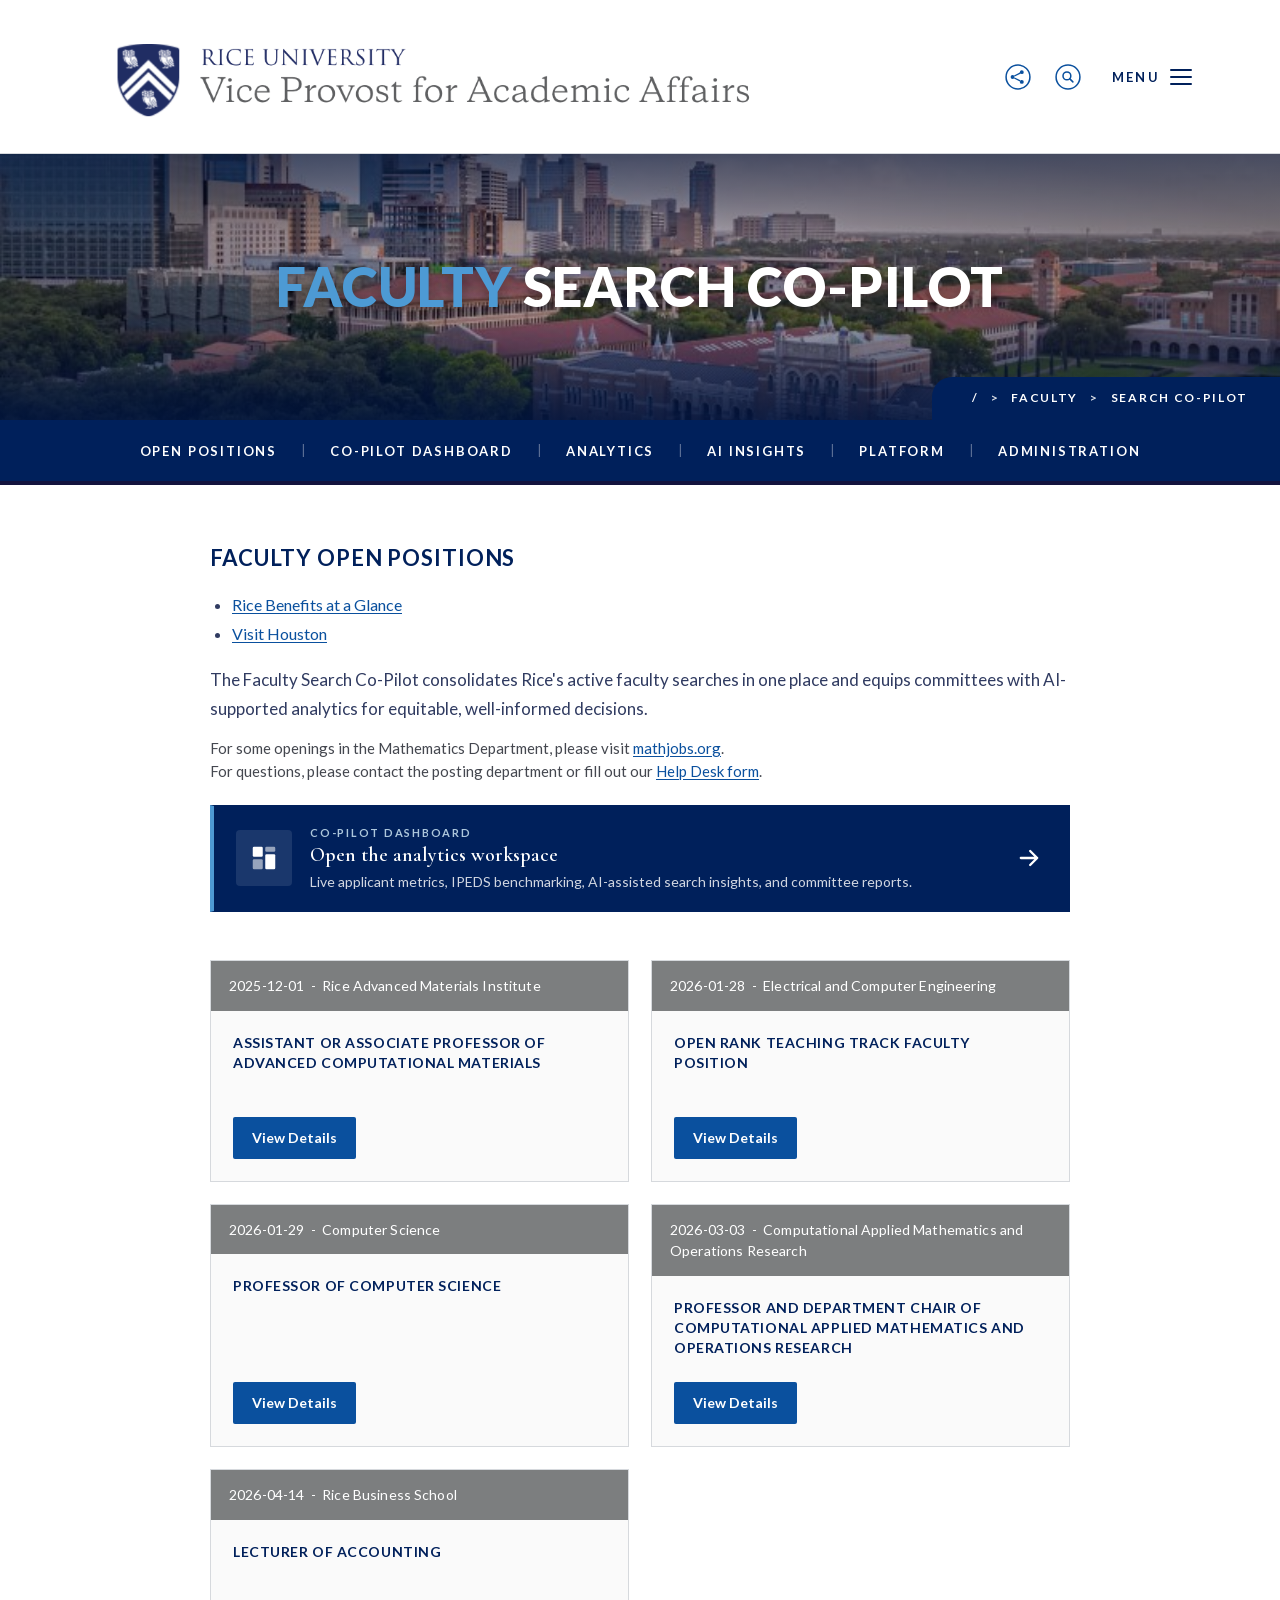
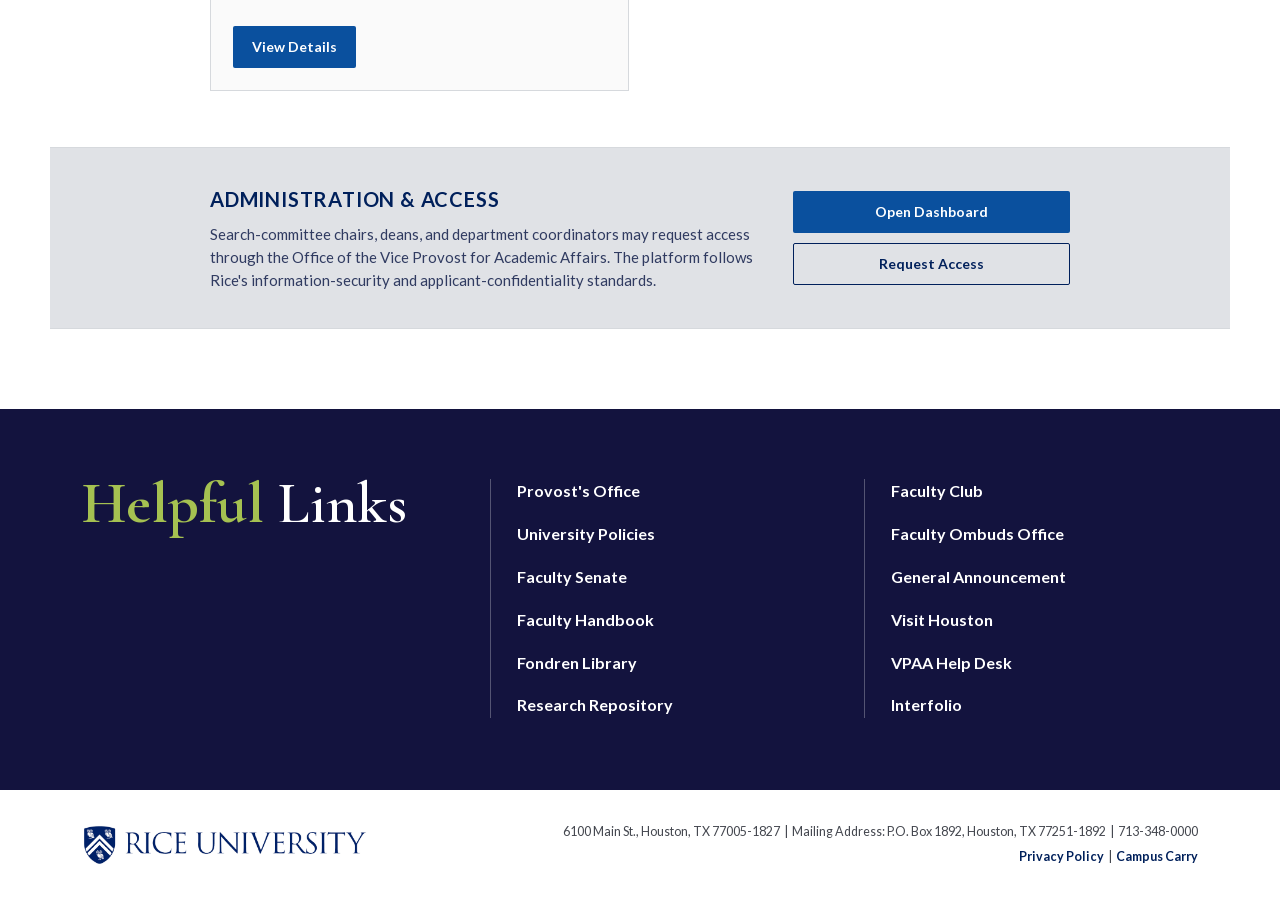
==== commit 324b299c: "Resize header lockup +60%, hero -30% Brand lockup grows from 78px to 125px (desktop), 56 to 90 (tabl" ====
--- a/index.html
+++ b/index.html
@@ -5,10 +5,15 @@
   <meta name="viewport" content="width=device-width, initial-scale=1.0" />
   <title>Faculty Search Co-Pilot | Rice University Vice Provost for Academic Affairs</title>
   <meta name="description" content="An AI-powered analytics platform supporting equitable faculty hiring and search committee decision-making at Rice University." />
+  <link rel="icon" href="favicon.ico" sizes="any" />
+  <link rel="icon" type="image/png" sizes="32x32" href="assets/favicon-32.png" />
+  <link rel="icon" type="image/png" sizes="16x16" href="assets/favicon-16.png" />
+  <link rel="apple-touch-icon" sizes="180x180" href="assets/favicon-180.png" />
+  <meta name="theme-color" content="#00205B" />
   <link rel="stylesheet" href="fonts.css?v=1" />
   <link rel="preload" as="font" type="font/woff2" href="assets/fonts/lato-400.woff2" crossorigin />
   <link rel="preload" as="font" type="font/woff2" href="assets/fonts/cormorant-garamond-500.woff2" crossorigin />
-  <link rel="stylesheet" href="styles.css?v=16" />
+  <link rel="stylesheet" href="styles.css?v=17" />
 </head>
 <body>
 
--- a/styles.css
+++ b/styles.css
@@ -81,7 +81,7 @@
   text-decoration: none;
 }
 .brand__lockup {
-  height: 78px;
+  height: 125px;
   width: auto;
   display: block;
   flex-shrink: 0;
@@ -257,11 +257,11 @@
 .hero {
   position: relative;
   width: 100%;
-  height: 380px;
+  height: 266px;
   overflow: hidden;
   background: #001541;
 }
-.hero--short { height: 260px; }
+.hero--short { height: 182px; }
 .hero__image {
   position: absolute;
   inset: 0;
@@ -937,11 +937,11 @@
 
 @media (max-width: 820px) {
   .site-header__inner { padding: 12px 22px; gap: 14px; }
-  .brand__lockup { height: 56px; }
+  .brand__lockup { height: 90px; }
   .icon-btn { width: 32px; height: 32px; }
   .icon-btn svg { width: 22px; height: 22px; }
 
-  .hero { height: 280px; }
+  .hero { height: 196px; }
   .secondary-nav__list { padding: 14px 18px; gap: 4px 6px; }
   .secondary-nav a { padding: 5px 8px; font-size: 12px; letter-spacing: 0.1em; }
   .secondary-nav__sep { display: none; }
@@ -978,8 +978,8 @@
 }
 
 @media (max-width: 560px) {
-  .brand__lockup { height: 46px; }
+  .brand__lockup { height: 74px; }
   .kpi-grid { grid-template-columns: 1fr 1fr; }
-  .hero { height: 240px; }
+  .hero { height: 168px; }
   .menu-btn__label { display: none; }
 }
